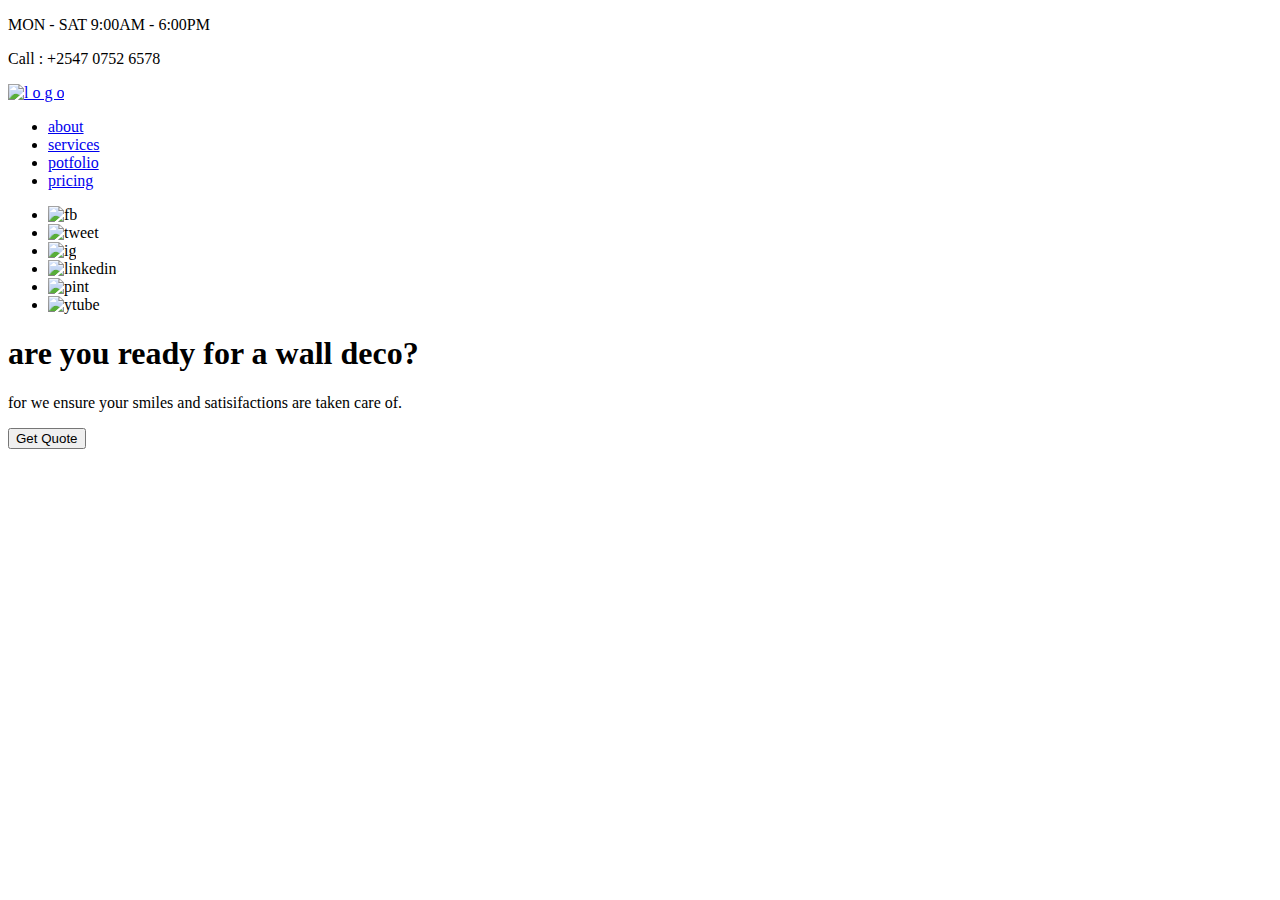
==== index.html @ fcb9b329 "Add files via upload" ====
<!DOCTYPE html>
<html lang="en">
<head>
    <meta charset="UTF-8">
    <meta http-equiv="X-UA-Compatible" content="IE=edge">
    <meta name="viewport" content="width=device-width, initial-scale=1.0">
    <title>hire_me!</title>
    <link rel="stylesheet" href="style.css">
</head>
<body>
    <section class="banner-wrap">
        <section class="top-header">
            <div class="contact-info">
                <div class="w-hrs"><p>MON - SAT 9:00AM - 6:00PM</p></div>
                <div class="p-no"><P>Call : +2547 0752 6578</P></div>
            </div>
        </section>
        <!-- end top-header -->
        <section class="main-header">
            <div class="logo">
                <a href="/index.html"><img src="" alt="l o g o"></a>
            </div>
            <div class="link-items">
                <ul>
                    <li><a href="#">about</a></li>
                    <li><a href="#">services</a></li>
                    <li><a href="#">potfolio</a></li>
                    <li><a href="#">pricing</a></li>
                </ul>
            </div>
            <div class="social">
                <ul>
                    <li><img src="" alt="fb"></li>
                    <li><img src="" alt="tweet"></li>
                    <li><img src="" alt="ig"></li>
                    <li><img src="" alt="linkedin"></li>
                    <li><img src="" alt="pint"></li>
                    <li><img src="" alt="ytube"></li>
                </ul>
            </div>
        </section>
        <!-- end main-header  -->
        <div class="description">
            <h1 class="descr-info">are you ready for a wall deco?</h1>
            <p>for we ensure your smiles and satisifactions are taken care of.</p>
        </div>
        <div class="get-quote">
            <button class="get-quote-btn">Get Quote</button>
        </div>
    </section>
</body>
</html>
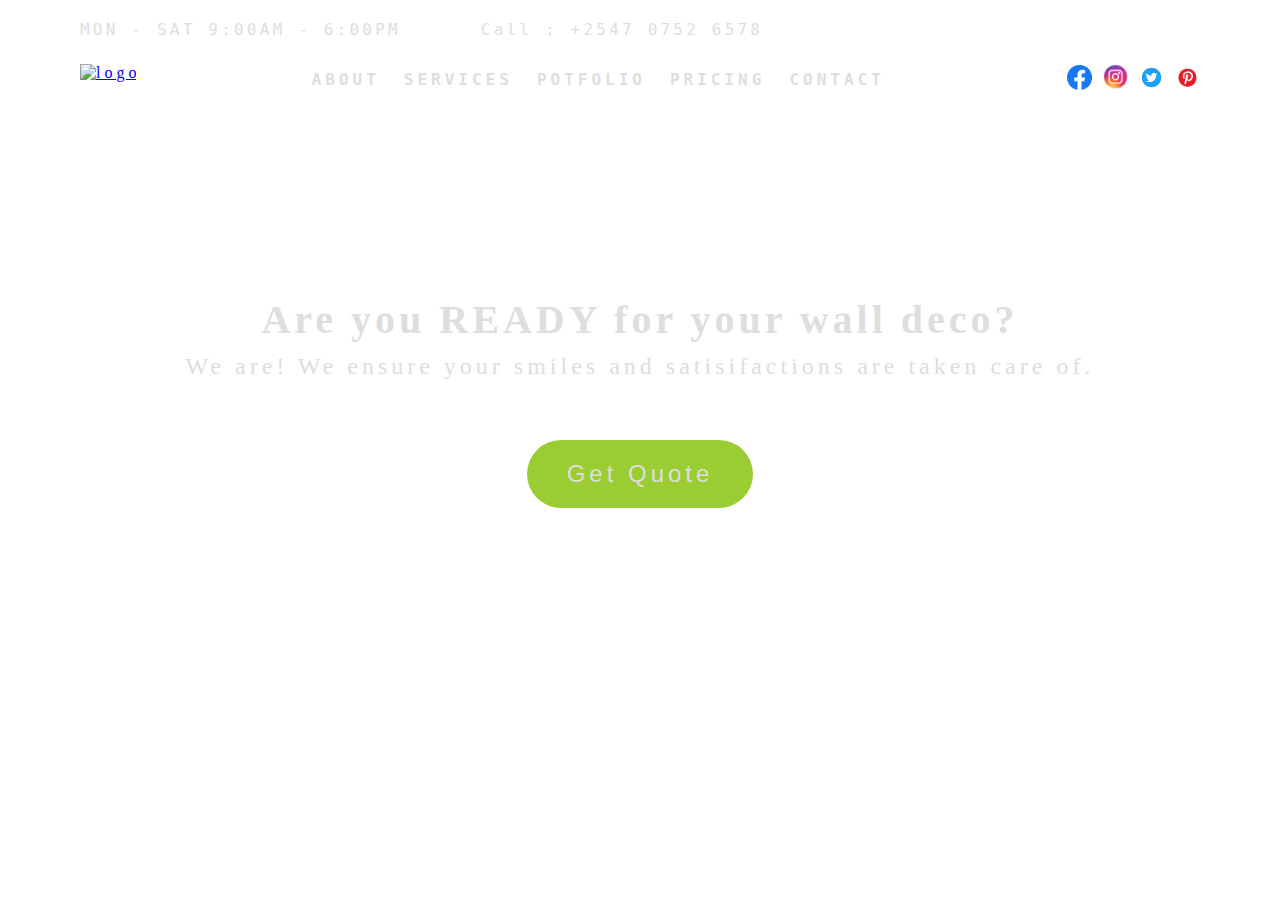
==== commit bef3460e: "banner-wrapper-style" ====
--- a/index.html
+++ b/index.html
@@ -11,8 +11,8 @@
     <section class="banner-wrap">
         <section class="top-header">
             <div class="contact-info">
-                <div class="w-hrs"><p>MON - SAT 9:00AM - 6:00PM</p></div>
-                <div class="p-no"><P>Call : +2547 0752 6578</P></div>
+                <div id="w-hrs"><p>MON - SAT 9:00AM - 6:00PM</p></div>
+                <div id="p-no"><P>Call : +2547 0752 6578</P></div>
             </div>
         </section>
         <!-- end top-header -->
@@ -26,27 +26,34 @@
                     <li><a href="#">services</a></li>
                     <li><a href="#">potfolio</a></li>
                     <li><a href="#">pricing</a></li>
+                    <li><a href="#">contact</a></li>
+
                 </ul>
             </div>
             <div class="social">
                 <ul>
-                    <li><img src="" alt="fb"></li>
-                    <li><img src="" alt="tweet"></li>
-                    <li><img src="" alt="ig"></li>
-                    <li><img src="" alt="linkedin"></li>
-                    <li><img src="" alt="pint"></li>
-                    <li><img src="" alt="ytube"></li>
+                    <li><img src="./images/icons/fb.png" alt="fb"></li>
+                    <li><img src="./images/icons/ig.png" alt="tweet"></li>
+                    <li><img src="./images/icons/tweet.png" alt="ig"></li>
+                    <!-- <li><img src="./images/icons/l-in.png" alt="linkedin"></li> -->
+                    <li><img src="./images/icons/pin.png" alt="pint"></li>
+                    <!-- <li><img src="./images/icons/ytube.png" alt="ytube"></li> -->
                 </ul>
             </div>
         </section>
         <!-- end main-header  -->
         <div class="description">
-            <h1 class="descr-info">are you ready for a wall deco?</h1>
-            <p>for we ensure your smiles and satisifactions are taken care of.</p>
+            <h1 class="descr-info">Are you <span class="ready-span">ready</span> for your wall deco?</h1>
+            <p>We are! We ensure your smiles and satisifactions are taken care of.</p>
         </div>
         <div class="get-quote">
             <button class="get-quote-btn">Get Quote</button>
         </div>
     </section>
+    <!-- end banner-wrpper  -->
+
+    <div class="main-content-body-wrapper">
+
+    </div>
 </body>
 </html>--- a/style.css
+++ b/style.css
@@ -0,0 +1,107 @@
+:root {
+    --defaut-text:#dedede;
+    --default-btn:yellowgreen;
+}
+
+* {
+    padding: 0;
+    margin: 0;
+    box-sizing: border-box;
+}
+
+.banner-wrap {
+    background-image: url(./images/banner/bg.jpg);
+    background-size: cover;
+    background-repeat: no-repeat;
+    background-position: center;
+    padding:20px 80px;
+}
+
+.contact-info {
+    display: inline-flex;
+    color: var(--defaut-text);
+    font-size: 1rem;
+    font-family: monospace;
+    font-weight: 300;
+    letter-spacing: .2rem;
+    margin-bottom: 25px;
+}
+#w-hrs {
+    margin-right: 80px;
+}
+
+/* MAIN-HEADER SECTION  */
+.main-header {
+    display: flex;
+    justify-content: space-between;
+    margin-bottom: 120px;
+}
+
+.link-items ul li {
+    display: inline;
+}
+
+ul li a {
+    color: var(--defaut-text);
+    text-decoration: none;
+    list-style: none;
+    padding: 0px 10px;
+    font-size: 1rem;
+    text-transform: uppercase;
+    letter-spacing: .25rem;
+    font-family: monospace;
+    font-weight: 600;
+    line-height: 2rem;
+
+}
+.social ul li {
+    display: inline;
+    text-decoration: none;
+    list-style: none;
+}
+
+.social ul li img {
+    max-width: 25px;
+    height: auto;
+    margin-left: 7px;
+}
+
+.description, .get-quote {
+    align-items: center;
+    text-align: center;
+}
+
+.description h1, p {
+    color: var(--defaut-text);
+}
+
+.description h1{
+    padding-top: 80px;
+    padding-bottom: 10px;
+    letter-spacing: .25rem;
+    font-size: 40px;
+}
+.description p {
+    letter-spacing: .25rem;
+    margin-bottom: 20px;
+    font-size: 1.5rem;
+    font-weight: 400;
+}
+.ready-span {
+    text-transform: uppercase;
+    font-size: 2.5rem;
+}
+
+.get-quote-btn{
+    margin: 40px 0px;
+    padding: 20px 40px;
+    border: none;
+    border-radius: 50px;
+    text-align: center;
+    color: var(--defaut-text);
+    background-color: yellowgreen;
+    cursor: pointer;
+    font-size: 1.5rem;
+    font-weight: 400;
+    letter-spacing: .25rem;
+}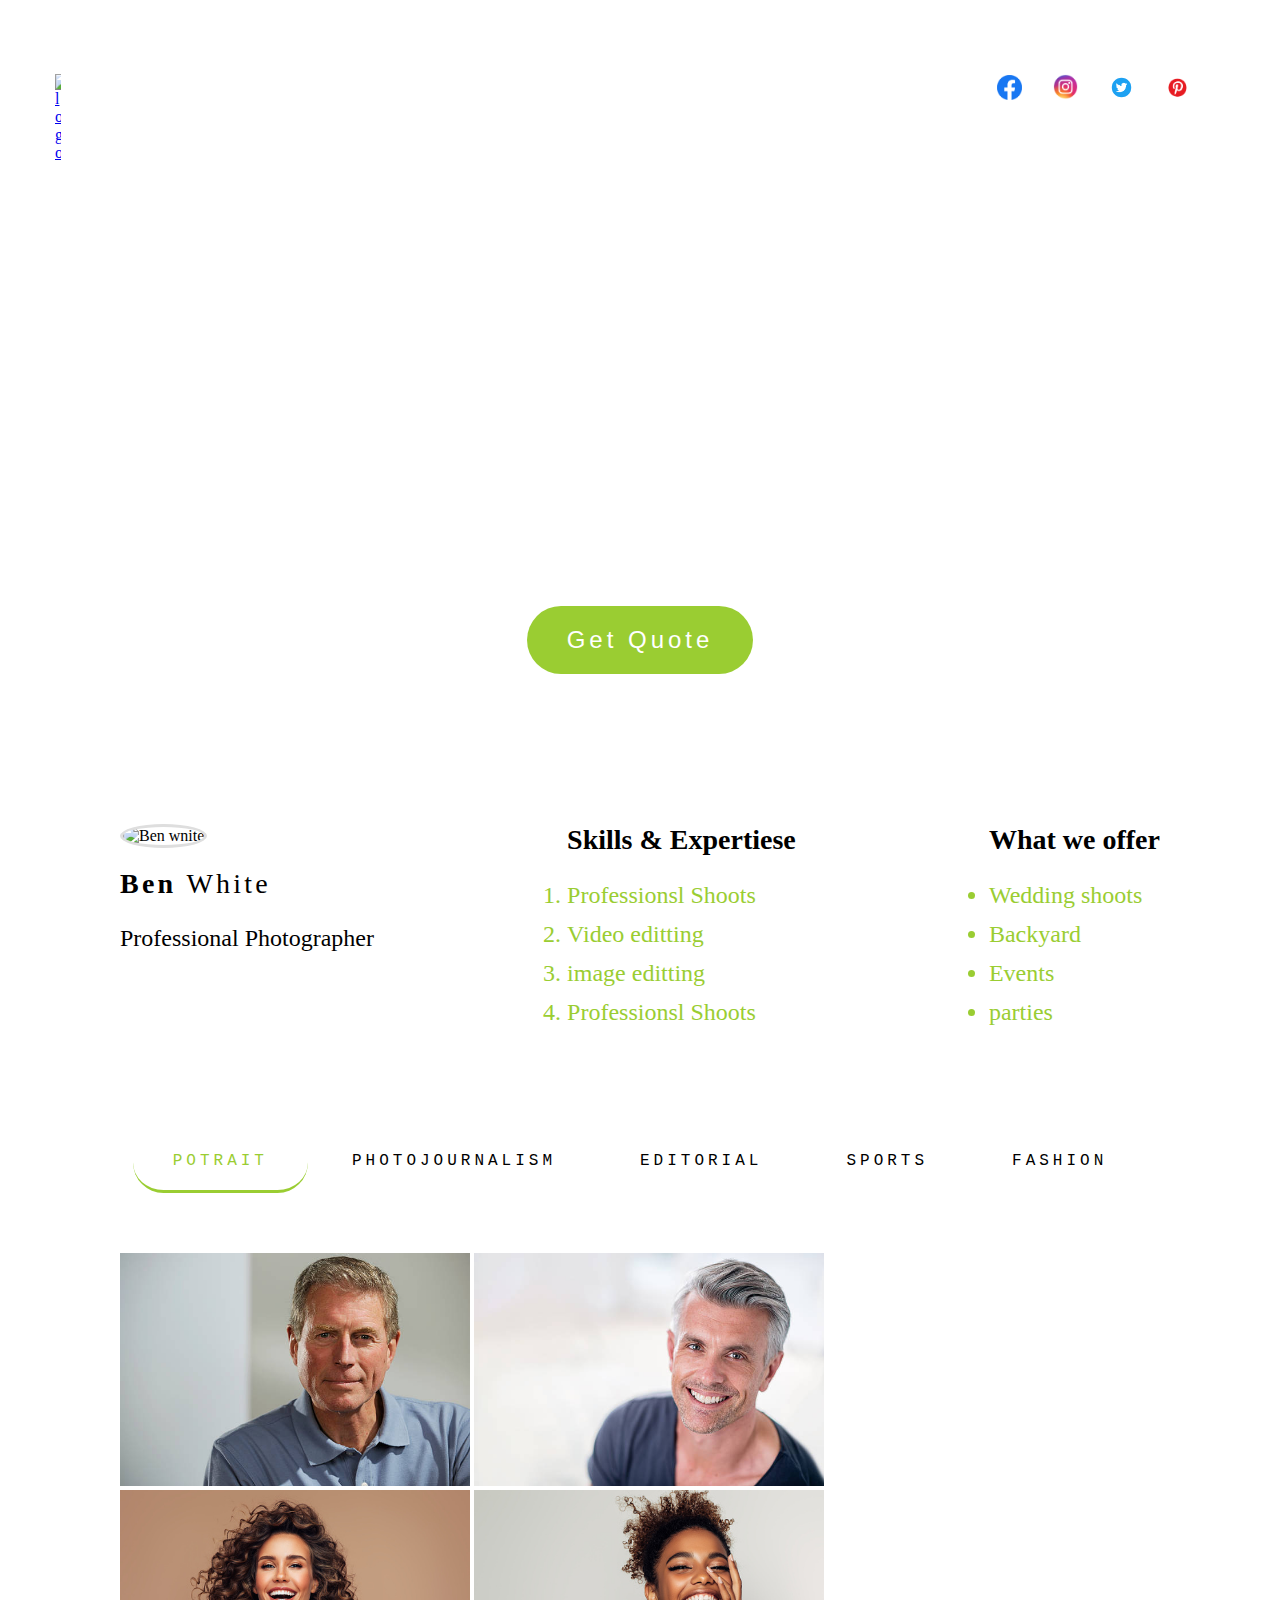
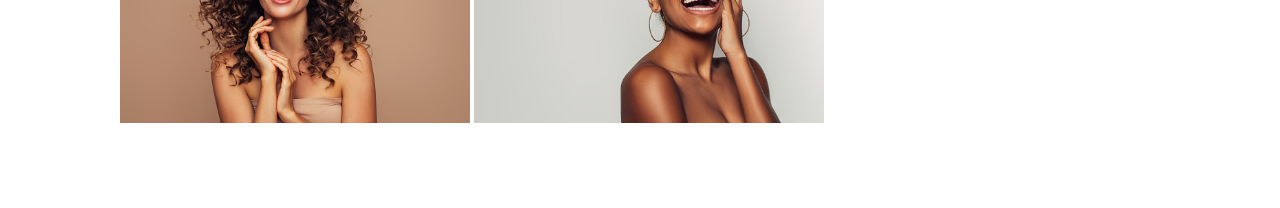
==== commit 259be339: "p-folio build && style" ====
--- a/index.html
+++ b/index.html
@@ -18,11 +18,11 @@
         <!-- end top-header -->
         <section class="main-header">
             <div class="logo">
-                <a href="/index.html"><img src="" alt="l o g o"></a>
+                <a href="/index.html"><img src="./images/pfolio/logo-1.png" alt="l o g o"></a>
             </div>
             <div class="link-items">
                 <ul>
-                    <li><a href="#">about</a></li>
+                    <li><a href="#main_content">about</a></li>
                     <li><a href="#">services</a></li>
                     <li><a href="#">potfolio</a></li>
                     <li><a href="#">pricing</a></li>
@@ -32,12 +32,10 @@
             </div>
             <div class="social">
                 <ul>
-                    <li><img src="./images/icons/fb.png" alt="fb"></li>
-                    <li><img src="./images/icons/ig.png" alt="tweet"></li>
-                    <li><img src="./images/icons/tweet.png" alt="ig"></li>
-                    <!-- <li><img src="./images/icons/l-in.png" alt="linkedin"></li> -->
-                    <li><img src="./images/icons/pin.png" alt="pint"></li>
-                    <!-- <li><img src="./images/icons/ytube.png" alt="ytube"></li> -->
+                    <li><a href="https://facebook.com" target="_blank"><img src="./images/icons/fb.png" alt=""></a></li>
+                    <li><a href="https://instagram.com" target="_blank"><img src="./images/icons/ig.png" alt=""></a></li>
+                    <li><a href="https://twitter.com/" target="_blank"><img src="./images/icons/tweet.png" alt=""></a></li>
+                    <li><a href="https://www.pinterest.com/" target="_blank"><img src="./images/icons/pin.png" alt=""></a></li>
                 </ul>
             </div>
         </section>
@@ -53,7 +51,52 @@
     <!-- end banner-wrpper  -->
 
     <div class="main-content-body-wrapper">
-
+        <div class="main-profile-content" id="main_content">
+            <div class="user-profile">
+                <img src="./images/pfolio/profile.jpg" alt="Ben wnite">
+                <div class="user-info">
+                    <p id="user-name">Ben <span id="span-user-name">White</span></p> <br>
+                    <p id="user-title">Professional Photographer</p>
+                </div>
+            </div>
+            <div class="skills">
+                <h2 id="skill-title">Skills & Expertiese</h2>
+                <ol>
+                    <li>Professionsl Shoots</li>
+                    <li>Video editting</li>
+                    <li>image editting</li>
+                    <li>Professionsl Shoots</li>
+                </ol>
+            </div>
+            <div class="service">
+                <h2 id="skill-title">What we offer</h2>
+                <ul>
+                    <li>Wedding shoots</li>
+                    <li>Backyard</li>
+                    <li>Events</li>
+                    <li>parties </li>
+                </ul>
+            </div>
+        </div>
+        <!-- end profile-content  -->
+        <div class="potfolio">
+            <div class="p_folio-head">
+                <ul>
+                    <li id="active-head">potrait</li>
+                    <li>Photojournalism</li>
+                    <li>editorial</li>
+                    <li>sports</li>
+                    <li>fashion</li>
+                </ul>
+            </div>
+            <!-- end header  -->
+            <div class="potrait-img-item">
+                <img src="./images/potraits/img-1.jpg" alt="image-1">
+                <img src="./images/potraits/img-2.jpg" alt="image-2">
+                <img src="./images/potraits/img-3.jpg" alt="image-3">
+                <img src="./images/potraits/img-4.jpg" alt="image-4">
+            </div>
+        </div>
     </div>
 </body>
 </html>--- a/style.css
+++ b/style.css
@@ -1,6 +1,7 @@
 :root {
-    --defaut-text:#dedede;
-    --default-btn:yellowgreen;
+    --defaut-text:#fff;
+    --color-code-1: #9ACD32;
+    --color-code-2: #6B8E23;
 }
 
 * {
@@ -14,9 +15,12 @@
     background-size: cover;
     background-repeat: no-repeat;
     background-position: center;
-    padding:20px 80px;
-}
-
+    padding:30px 80px;
+}
+.logo a img {
+    max-width: 20%;
+    margin-left: -25px;
+}
 .contact-info {
     display: inline-flex;
     color: var(--defaut-text);
@@ -34,7 +38,7 @@
 .main-header {
     display: flex;
     justify-content: space-between;
-    margin-bottom: 120px;
+    margin-bottom: 240px;
 }
 
 .link-items ul li {
@@ -93,15 +97,122 @@
 }
 
 .get-quote-btn{
-    margin: 40px 0px;
+    margin: 20px 0px 80px 0px;
     padding: 20px 40px;
     border: none;
     border-radius: 50px;
     text-align: center;
     color: var(--defaut-text);
-    background-color: yellowgreen;
+    background-color: var(--color-code-1);
     cursor: pointer;
     font-size: 1.5rem;
     font-weight: 400;
     letter-spacing: .25rem;
+}
+
+/* SECTION MAIN-CONTENT-BODY-WRAPPER  */
+.main-content-body-wrapper{
+    padding: 40px 120px;
+}
+
+.main-profile-content {
+    display: flex;
+    justify-content: space-between;
+}
+
+.user-profile img {
+    width: 20%;
+    height: auto;
+    border: 3px solid #dedede;
+    border-radius: 50%;
+}
+
+.user-info p{
+    color: inherit;
+    font-size: 20px;
+}
+#user-name {
+    margin-top: 20px;
+    font-size: 28px;
+    font-weight: bold;
+    letter-spacing: .2rem;
+}
+
+#span-user-name {
+    font-weight: lighter;
+}
+
+#user-title {
+    font-size: 24px;
+    line-height: 2.5rem;
+}
+
+/* SKILLS  */
+.service , .skills{
+    display: inline-block;
+
+}
+
+ #skill-title {
+     font-size: 28px;
+     margin-bottom: 20px;
+ }
+
+ .skills ol li {
+     font-size: 24px;
+     color: var(--color-code-1);
+     padding: 6px 0;
+ }
+
+ .service ul li {
+    font-size: 24px;
+    color: var(--color-code-1);
+    padding: 6px 0;
+}
+
+/* POTFOLIO SECTION  */
+.potfolio {
+    padding: 40px 0px;
+}
+
+.p_folio-head {
+    display: flex;
+    justify-content: center;
+}
+
+.p_folio-head ul li {
+    margin-top: 60px;
+    margin-bottom: 60px;
+    display: inline-block;
+    padding: 20px 40px;
+    font-size: 1rem;
+    cursor: pointer;
+    text-transform: uppercase;
+    list-style: none;
+    text-decoration: none;
+    font-family: monospace;
+    letter-spacing: .25rem;
+}
+
+.p_folio-head ul li:hover {
+    color: var(--color-code-1);
+}
+#active-head {
+    border-bottom: 3px solid var(--color-code-1);
+    border-radius: 50px;
+    color: var(--color-code-1);
+}
+
+.potrait-img-item {
+    display: inline-block;
+}
+
+.potrait-img-item img {
+    cursor: pointer;
+    max-width: 350px;
+    height: auto;
+}
+
+.potrait-img-item img:hover{
+    opacity: .8;
 }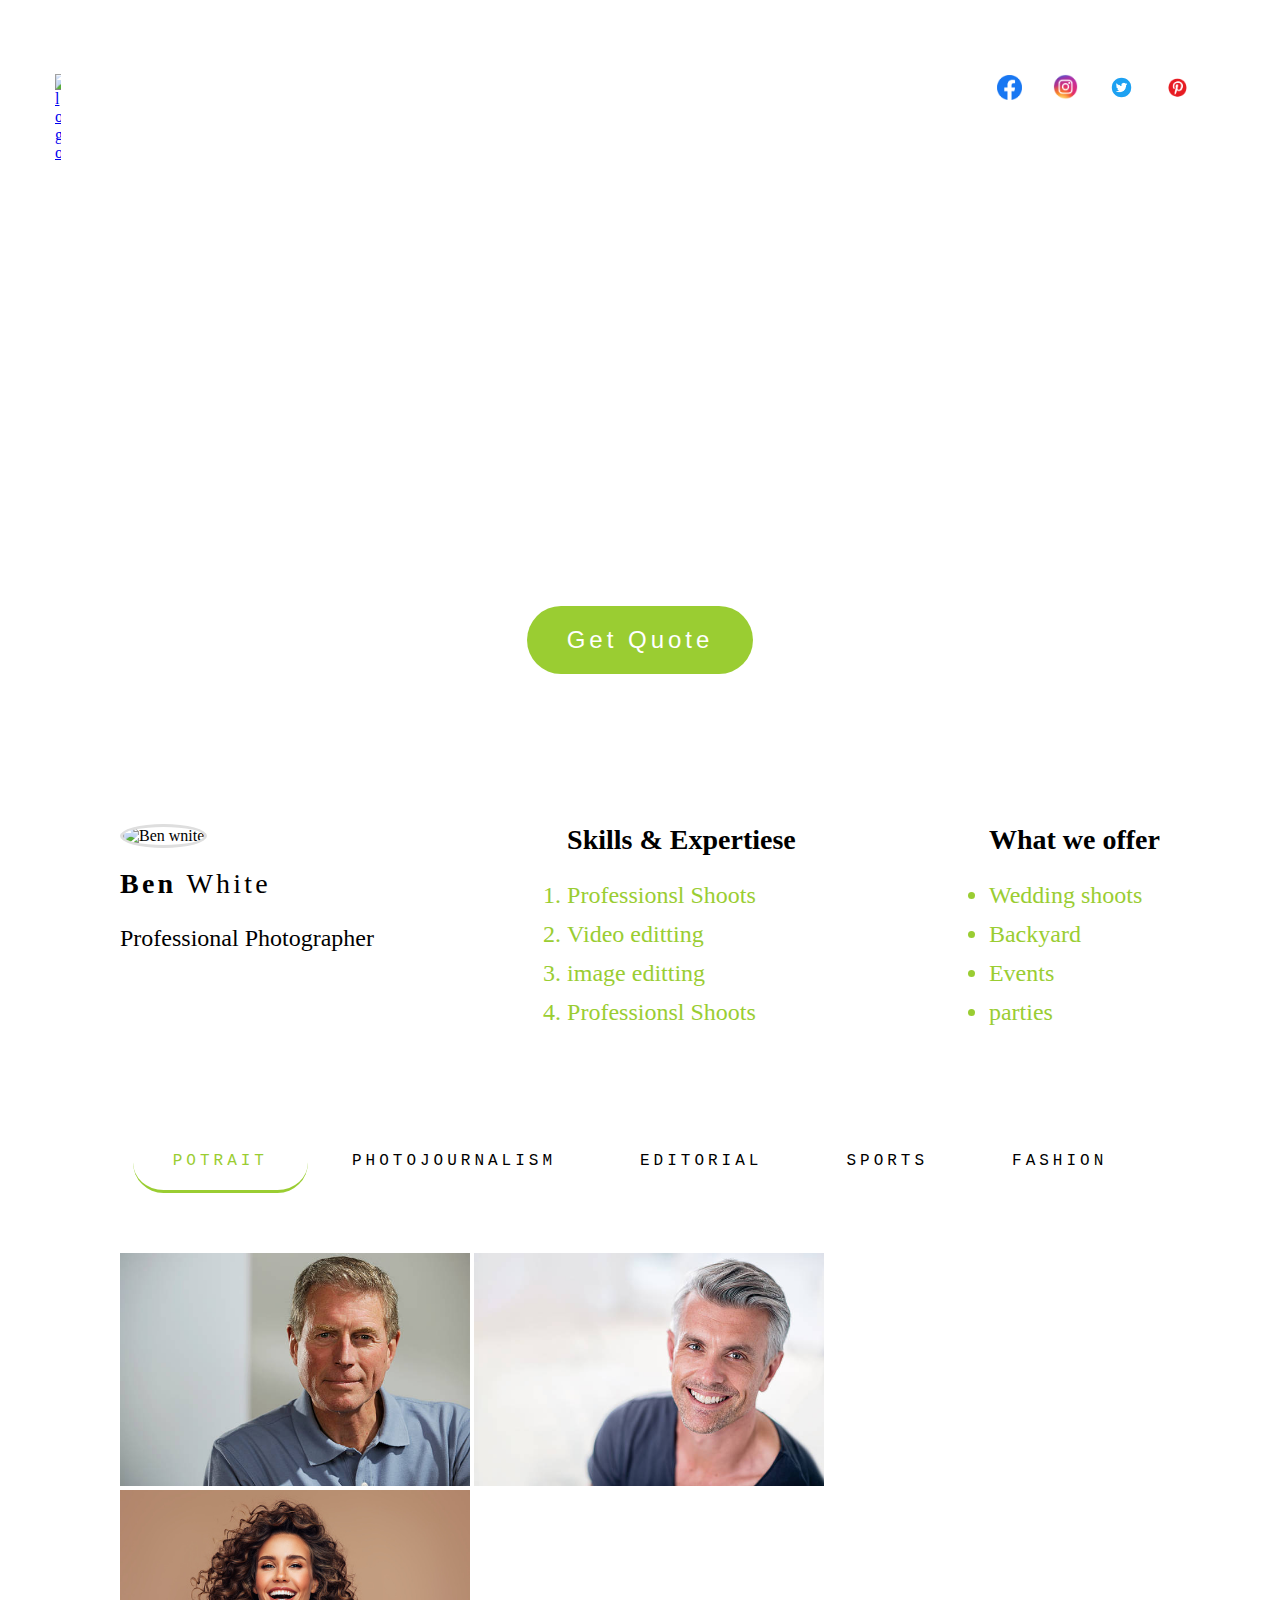
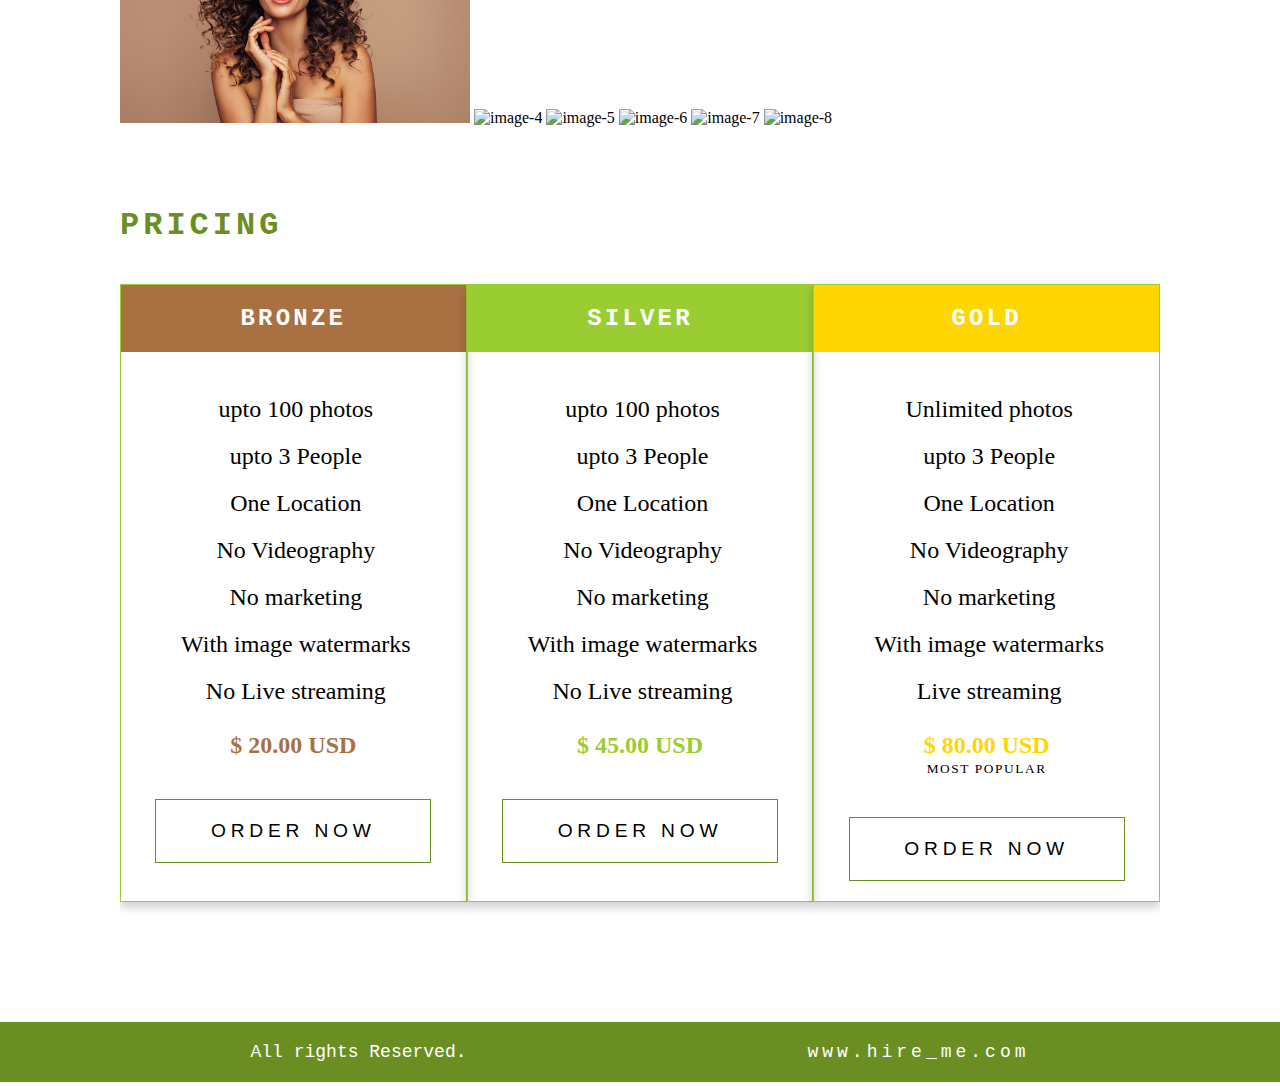
==== commit c8105600: "footer-finish-build" ====
--- a/index.html
+++ b/index.html
@@ -94,9 +94,132 @@
                 <img src="./images/potraits/img-1.jpg" alt="image-1">
                 <img src="./images/potraits/img-2.jpg" alt="image-2">
                 <img src="./images/potraits/img-3.jpg" alt="image-3">
-                <img src="./images/potraits/img-4.jpg" alt="image-4">
-            </div>
-        </div>
+                <img src="./images/potraits/img-9.jpg" alt="image-4">
+                <img src="./images/potraits/img-5.jpg" alt="image-5">
+                <img src="./images/potraits/img-10.jpeg" alt="image-6">
+                <img src="./images/potraits/img-7.jpg" alt="image-7">
+                <img src="./images/potraits/img-12.jpg" alt="image-8">
+            </div>
+        </div>
+        <!-- end image-load  -->
+        <section class="pricing">
+            <h1 id="place-order">pricing</h1>
+            <div class="order-items">
+                <div class="order-item-1">
+                    <h1 class="order-head" id="bronze">bronze</h1>
+                    <p class="p-descr">Get the best of the best shoots, just a phone call away.</p>
+                    <div class="p-descr-content">
+                        <img src="./images/icons/tk.png" alt="" id="tik">
+                        <p>upto 100 photos</p>
+                    </div> <br>
+                    <div class="p-descr-content">
+                        <img src="./images/icons/tk.png" alt="" id="tik">
+                        <p>upto 3 People</p>
+                    </div> <br>
+                    <div class="p-descr-content">
+                        <img src="./images/icons/tk.png" alt="" id="tik">
+                        <p>One Location</p>
+                    </div><br>
+                    <div class="p-descr-content">
+                        <img src="./images/icons/tk.png" alt="" id="tik">
+                        <p>No Videography</p>
+                    </div><br>
+                    <div class="p-descr-content">
+                        <img src="./images/icons/tk.png" alt="" id="tik">
+                        <p>No marketing</p>
+                    </div> <br>
+                    <div class="p-descr-content">
+                        <img src="./images/icons/tk.png" alt="" id="tik">
+                        <p>With image watermarks</p>
+                    </div> <br>
+                    <div class="p-descr-content">
+                        <img src="./images/icons/tk.png" alt="" id="tik">
+                        <p>No Live streaming</p>
+                    </div>
+                    <div class="price"><p>$ 20.00 usd</p></div>
+                    <button id="order-btn">order now</button>
+                </div>
+                <!-- end item - one  -->
+                <div class="order-item-1">
+                    <h1 class="order-head" id="silver">silver</h1>
+                    <p class="p-descr">Get the best of the best shoots, just a phone call away.</p>
+                    <div class="p-descr-content">
+                        <img src="./images/icons/tk.png" alt="" id="tik">
+                        <p>upto 100 photos</p>
+                    </div> <br>
+                    <div class="p-descr-content">
+                        <img src="./images/icons/tk.png" alt="" id="tik">
+                        <p>upto 3 People</p>
+                    </div> <br>
+                    <div class="p-descr-content">
+                        <img src="./images/icons/tk.png" alt="" id="tik">
+                        <p>One Location</p>
+                    </div><br>
+                    <div class="p-descr-content">
+                        <img src="./images/icons/tk.png" alt="" id="tik">
+                        <p>No Videography</p>
+                    </div><br>
+                    <div class="p-descr-content">
+                        <img src="./images/icons/tk.png" alt="" id="tik">
+                        <p>No marketing</p>
+                    </div> <br>
+                    <div class="p-descr-content">
+                        <img src="./images/icons/tk.png" alt="" id="tik">
+                        <p>With image watermarks</p>
+                    </div> <br>
+                    <div class="p-descr-content">
+                        <img src="./images/icons/tk.png" alt="" id="tik">
+                        <p>No Live streaming</p>
+                    </div>
+                    <div class="price" id="price-silver"><p>$ 45.00 usd</p></div>
+                    <button id="order-btn">order now</button>
+                </div>
+                <!-- end-item -2  -->
+                <div class="order-item-1">
+                    <h1 class="order-head" id="gold">gold</h1>
+                    <p class="p-descr">Get the best of the best shoots, just a phone call away.</p>
+                    <div class="p-descr-content">
+                        <img src="./images/icons/tk.png" alt="" id="tik">
+                        <p>Unlimited photos</p>
+                    </div> <br>
+                    <div class="p-descr-content">
+                        <img src="./images/icons/tk.png" alt="" id="tik">
+                        <p>upto 3 People</p>
+                    </div> <br>
+                    <div class="p-descr-content">
+                        <img src="./images/icons/tk.png" alt="" id="tik">
+                        <p>One Location</p>
+                    </div><br>
+                    <div class="p-descr-content">
+                        <img src="./images/icons/tk.png" alt="" id="tik">
+                        <p>No Videography</p>
+                    </div><br>
+                    <div class="p-descr-content">
+                        <img src="./images/icons/tk.png" alt="" id="tik">
+                        <p>No marketing</p>
+                    </div> <br>
+                    <div class="p-descr-content">
+                        <img src="./images/icons/tk.png" alt="" id="tik">
+                        <p>With image watermarks</p>
+                    </div> <br>
+                    <div class="p-descr-content">
+                        <img src="./images/icons/tk.png" alt="" id="tik">
+                        <p>Live streaming</p>
+                    </div>
+                    <div class="price" id="price-gold">
+                        <p>$ 80.00 usd</p>
+                        <small>most popular</small>
+                    </div>
+                    <button id="order-btn">order now</button>
+                </div>
+                <!-- end item - 3  -->
+            </div>
+        </section>
     </div>
+    <!-- end-main body  -->
+    <footer>
+        <div class="rights"><p>All rights Reserved.</p></div>
+        <div class="web"><p>www.hire_me.com</p></div>
+    </footer>
 </body>
 </html>--- a/style.css
+++ b/style.css
@@ -2,6 +2,8 @@
     --defaut-text:#fff;
     --color-code-1: #9ACD32;
     --color-code-2: #6B8E23;
+    --color-gold: #ffd700;
+    --color-bronze: #a97142;
 }
 
 * {
@@ -215,4 +217,120 @@
 
 .potrait-img-item img:hover{
     opacity: .8;
+}
+
+
+/* PRICING  */
+.pricing {
+    padding: 40px 0px;
+}
+
+#place-order {
+    font-weight: 600;
+    font-size: 2rem;
+    letter-spacing: .25rem;
+    text-transform: uppercase;
+    font-family: monospace;
+    color: var(--color-code-2);
+}
+
+.order-items {
+    display: flex;
+    padding: 40px 0px;
+    justify-content: space-around;
+    overflow: hidden;
+}
+
+.order-head {
+    text-transform: uppercase;
+    background-color: var(--color-code-1);
+    padding: 20px;
+    color: var(--defaut-text);
+    font-family: monospace;
+    letter-spacing: .2rem;
+    font-size: 1.5rem;
+}
+
+.order-item-1 {
+    border: 1px solid var(--color-code-1);
+    box-shadow: 0 5px 10px rgb(0 0 0 / 0.2);
+    max-width: 400px;
+    text-align: center;
+    align-items: center;
+}
+
+#tik {
+    max-width: 35px;
+    margin-right: 2px;
+    margin-top: -5px;
+    margin-right: 5px;
+    height: auto;
+}
+
+.p-descr-content {
+    display: inline-flex;
+}
+
+.p-descr-content  p {
+    color: inherit;
+    font-size: 1.5rem;
+    font-weight: 400;
+    margin-top: 8px;
+    margin-bottom: 8px;
+}
+
+.price  p{
+    color: black;
+    text-transform: uppercase;
+    margin-top: 15px;
+    font-size: 24px;
+    color: var(--color-bronze);
+    font-weight: bold;
+}
+
+#price-gold p {
+    color: var(--color-gold);
+}
+#price-silver p {
+    color: var(--color-code-1);
+}
+
+small{
+    font-weight: lighter;
+    letter-spacing: .1rem;
+    text-transform: uppercase;
+}
+
+#order-btn {
+   padding: 20px 0px;
+    align-items: center;
+    text-align: center;
+    width: 80%;
+    background-color: transparent;
+    font-size: 1.2rem;
+    text-transform: uppercase;
+    letter-spacing: .3rem;
+    cursor: pointer;
+    border: 1px solid var(--color-code-2);
+    margin-top: 40px;
+    margin-bottom: 20px;
+}
+#bronze {
+    background-color: var(--color-bronze);
+}
+#gold {
+    background-color:var(--color-gold);
+}
+
+footer {
+    background-color: var(--color-code-2);
+    padding: 20px 80px;
+    text-align: center;
+    display: flex;
+    justify-content: space-around;
+    font-size: 18px;
+    font-family: monospace;
+}
+.web {
+    letter-spacing: .25rem;
 }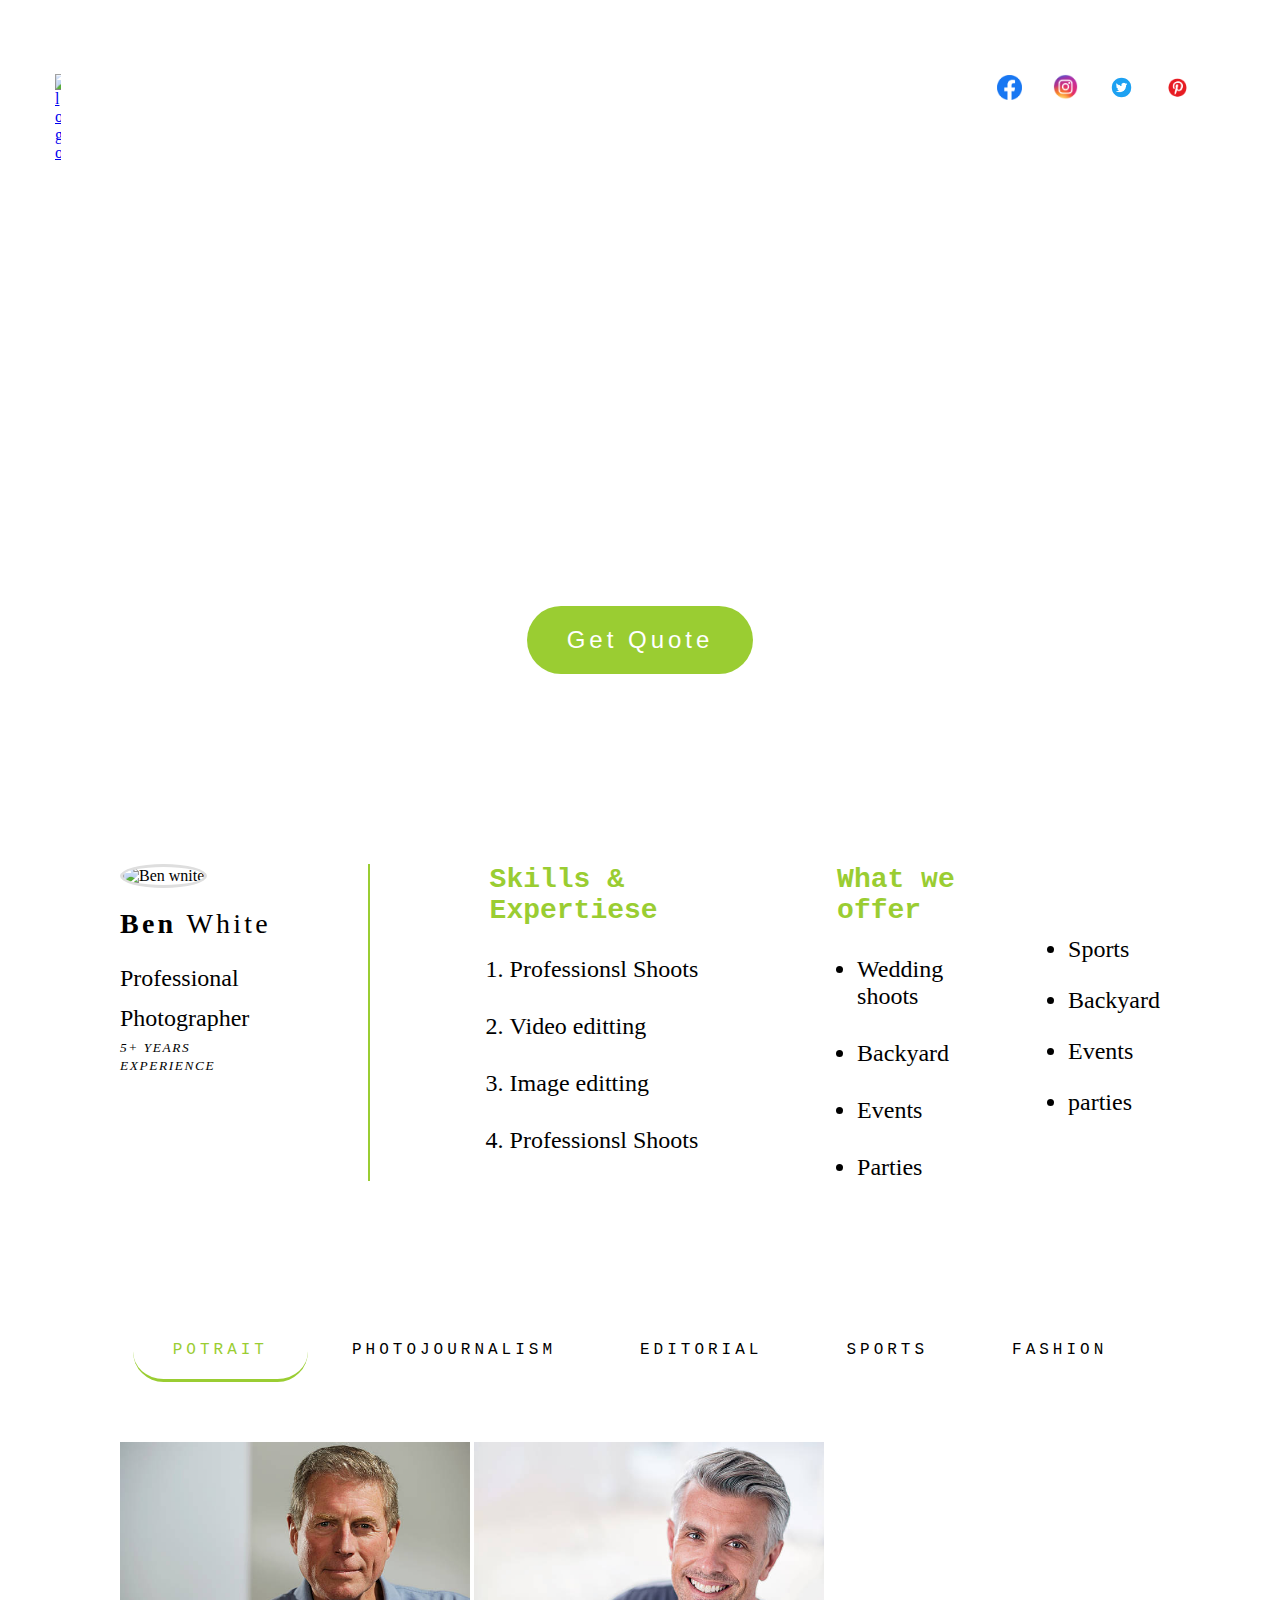
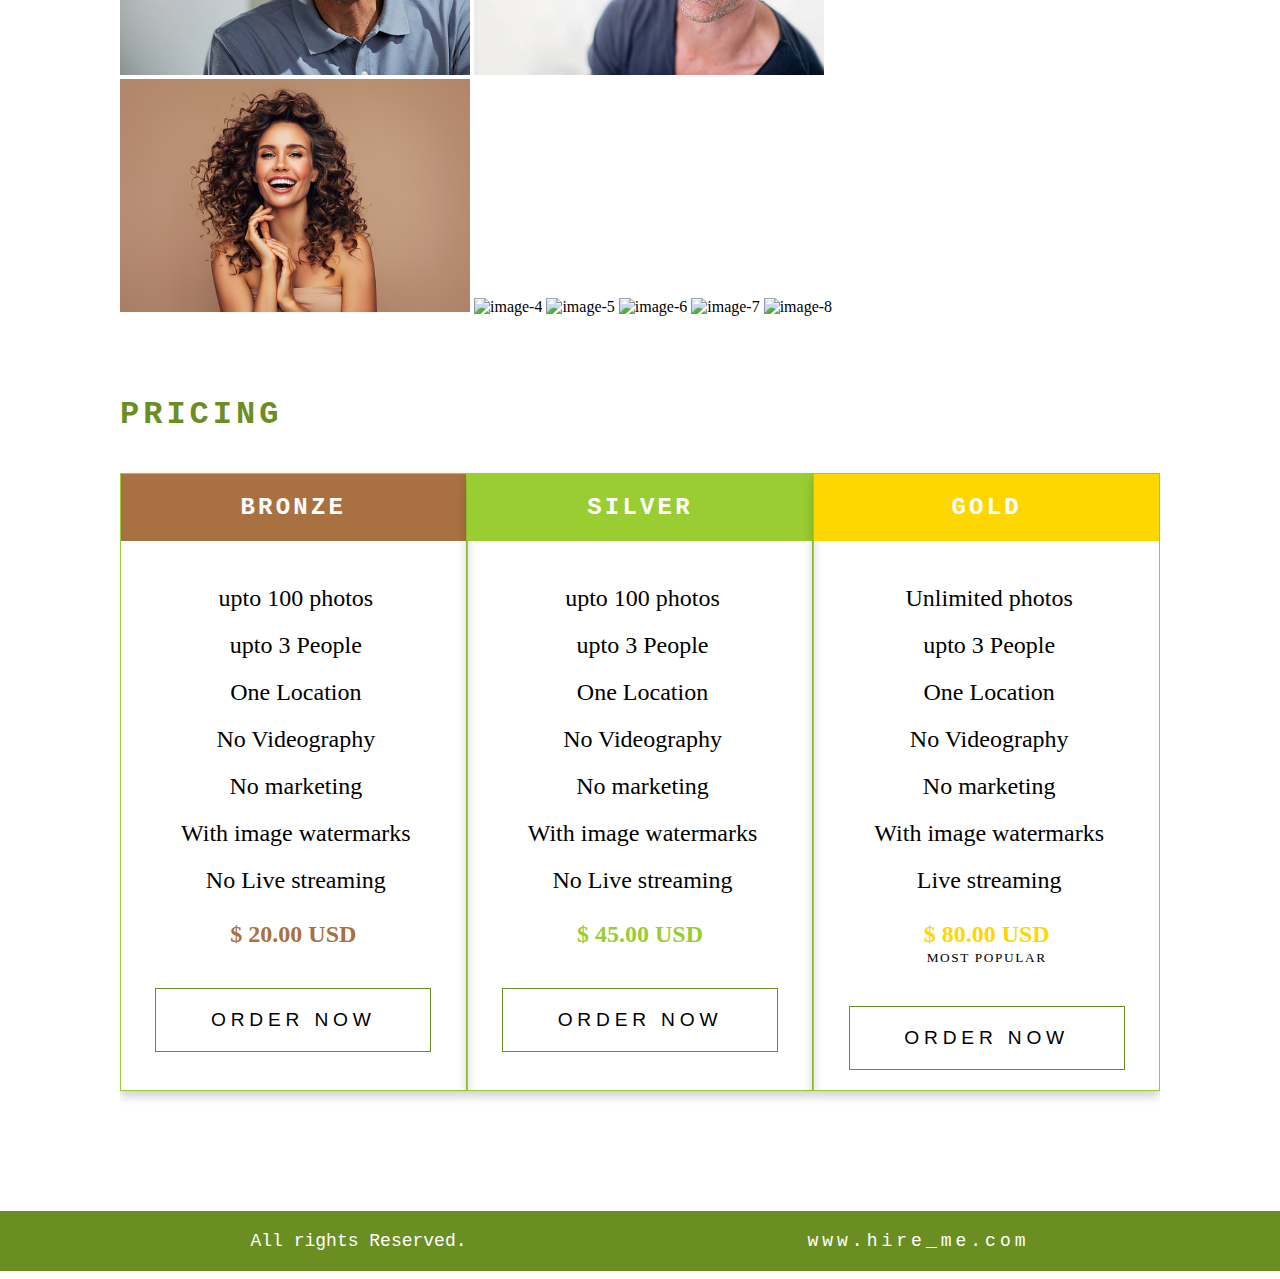
==== commit c2398991: "polish_1" ====
--- a/index.html
+++ b/index.html
@@ -57,28 +57,40 @@
                 <div class="user-info">
                     <p id="user-name">Ben <span id="span-user-name">White</span></p> <br>
                     <p id="user-title">Professional Photographer</p>
-                </div>
-            </div>
-            <div class="skills">
+                    <small><em>5+ years experience</em></small>
+                </div>
+            </div>
+            <div class="rule"></div>
+            <div class="skills" id="skills">
                 <h2 id="skill-title">Skills & Expertiese</h2>
                 <ol>
                     <li>Professionsl Shoots</li>
                     <li>Video editting</li>
-                    <li>image editting</li>
+                    <li>Image editting</li>
                     <li>Professionsl Shoots</li>
                 </ol>
             </div>
-            <div class="service">
+            <div class="service" id="services">
                 <h2 id="skill-title">What we offer</h2>
                 <ul>
                     <li>Wedding shoots</li>
                     <li>Backyard</li>
                     <li>Events</li>
+                    <li>Parties </li>
+                </ul>
+            </div>
+            <div class="more-service">
+                <ul>
+                    <li>Sports</li>
+                    <li>Backyard</li>
+                    <li>Events</li>
                     <li>parties </li>
                 </ul>
             </div>
         </div>
         <!-- end profile-content  -->
+
+        <!-- SECTION- POTFOLIO  -->
         <div class="potfolio">
             <div class="p_folio-head">
                 <ul>
--- a/style.css
+++ b/style.css
@@ -118,12 +118,16 @@
 }
 
 .main-profile-content {
-    display: flex;
-    justify-content: space-between;
-}
-
+    display: inline-flex;
+    justify-content: space-around;
+    padding: 40px 0px;
+}
+.user-profile {
+    margin-right: 80px;
+}
 .user-profile img {
-    width: 20%;
+    max-width: 120px;
+    height: auto;
     height: auto;
     border: 3px solid #dedede;
     border-radius: 50%;
@@ -148,29 +152,66 @@
     font-size: 24px;
     line-height: 2.5rem;
 }
-
+/* divider  */
+.rule {
+   border: 1px solid var(--color-code-1);
+   color: var(--color-code-2);
+   padding: 80px 0px;
+   margin-right: 80px;
+}
 /* SKILLS  */
 .service , .skills{
-    display: inline-block;
-
+    display: inline;
+}
+
+#skills {
+    margin-right: 120px;
 }
 
  #skill-title {
      font-size: 28px;
      margin-bottom: 20px;
+     margin-left: -20px;
+     font-family: monospace;
+     color: var(--color-code-1);
  }
 
- .skills ol li {
-     font-size: 24px;
-     color: var(--color-code-1);
-     padding: 6px 0;
- }
-
- .service ul li {
-    font-size: 24px;
-    color: var(--color-code-1);
-    padding: 6px 0;
-}
+.skills {
+    font-size: 24px;
+    margin-left: 60px;
+    text-align: left;
+}
+
+.skills ol li {
+    margin-top: 30px;
+}
+
+.service {
+    font-size: 24px;
+    margin-left: 60px;
+    text-align: left;
+}
+
+.service ul li {
+    margin-top: 30px;
+}
+
+#services {
+    margin-left: 30px;
+
+}
+.more-service {
+    font-size: 24px;
+    margin-top: 60px;
+    margin-left: 80px;
+}
+
+.more-service ul li{
+    /* margin-left: 30px; */
+    /* margin-top: 2px; */
+    padding: 12px 0px;
+}
+
 
 /* POTFOLIO SECTION  */
 .potfolio {
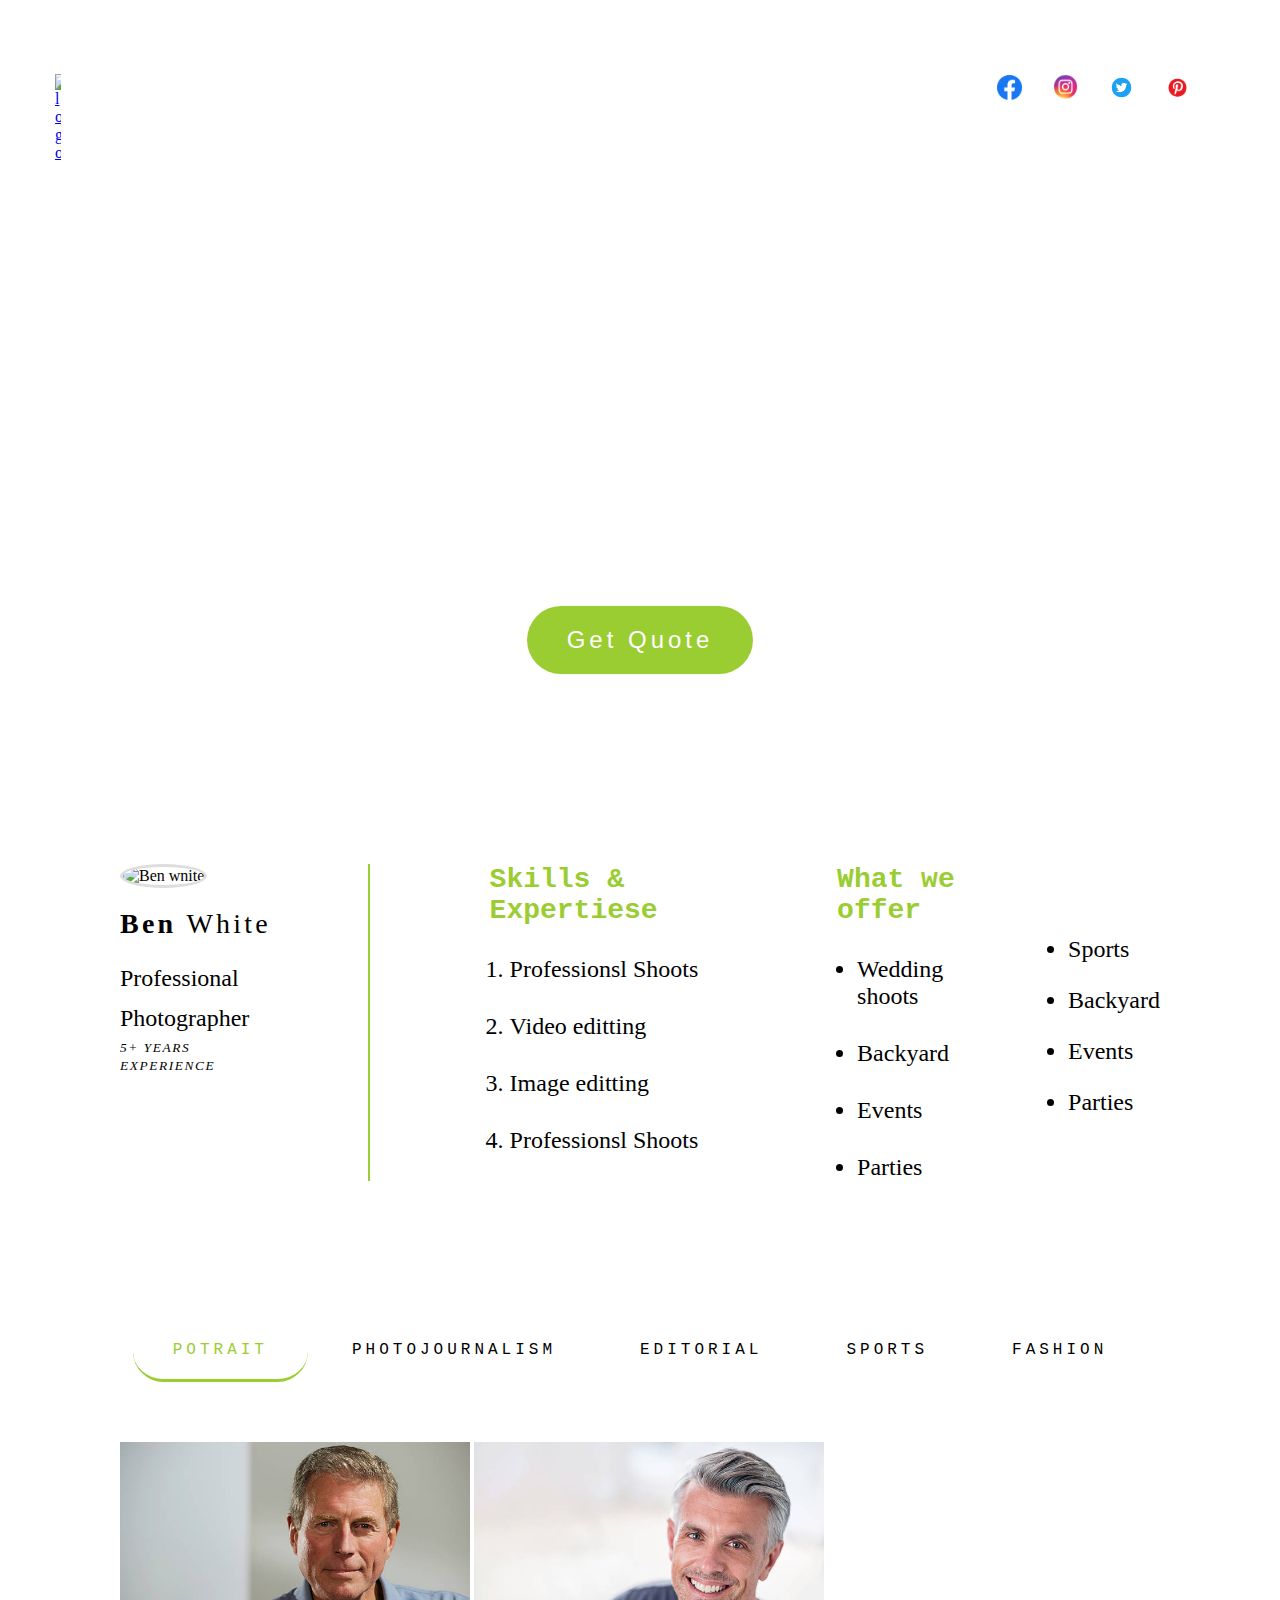
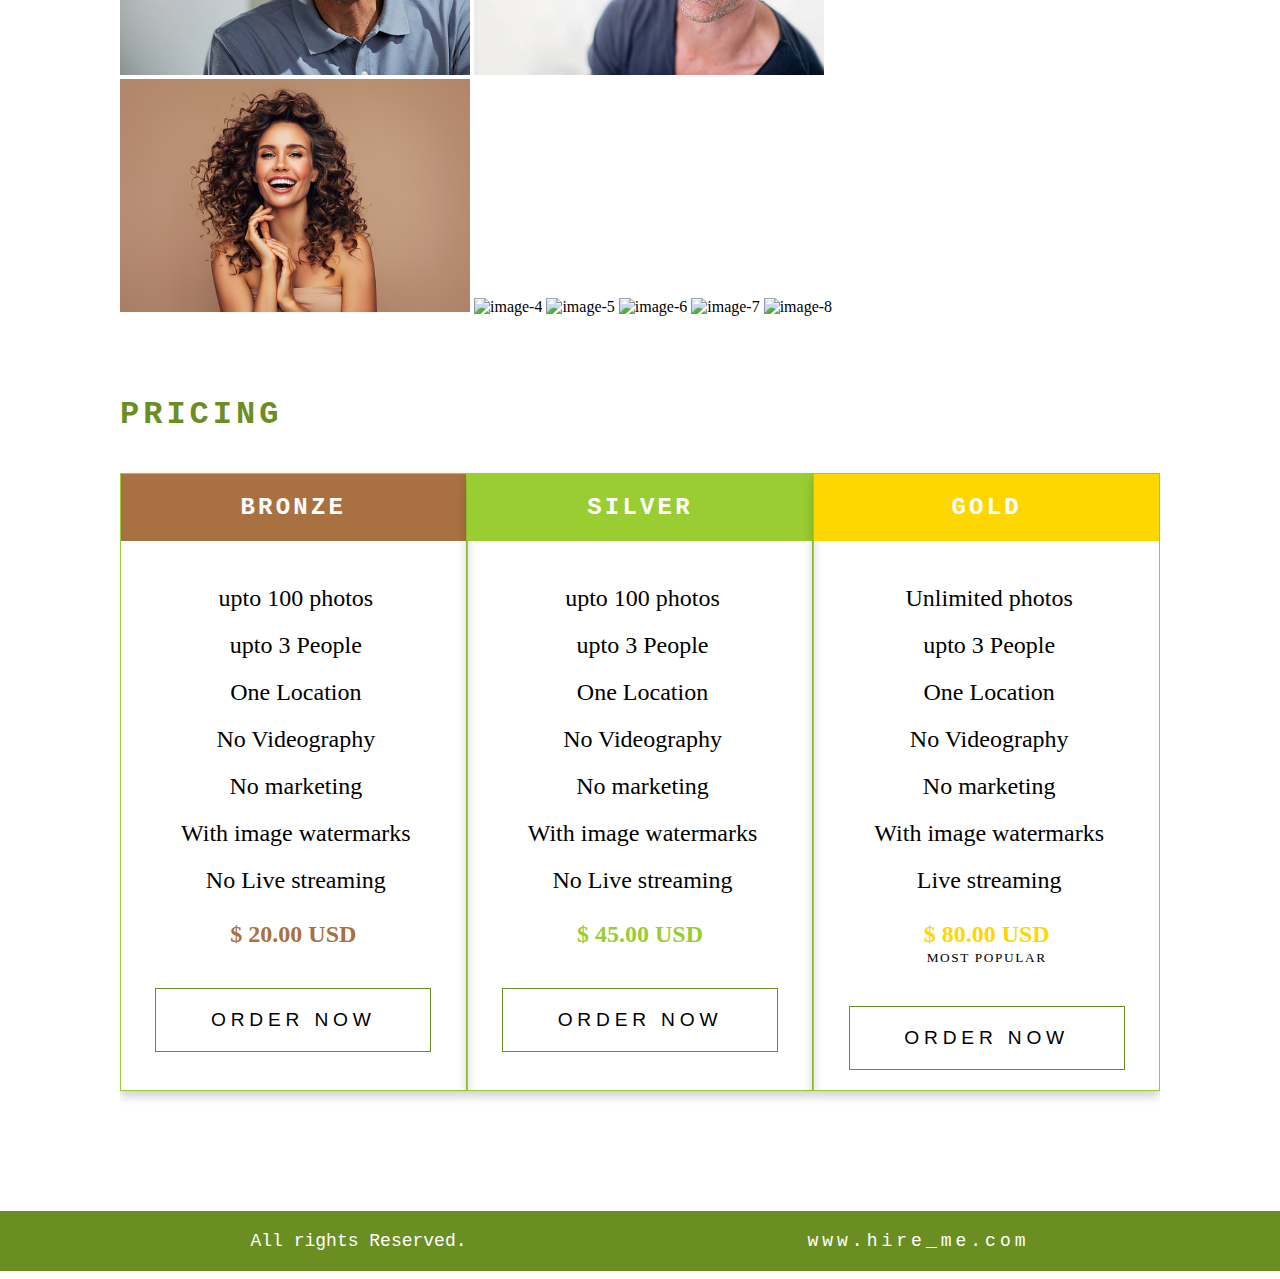
==== commit 80df655e: "type_solved" ====
--- a/index.html
+++ b/index.html
@@ -84,7 +84,7 @@
                     <li>Sports</li>
                     <li>Backyard</li>
                     <li>Events</li>
-                    <li>parties </li>
+                    <li>Parties </li>
                 </ul>
             </div>
         </div>
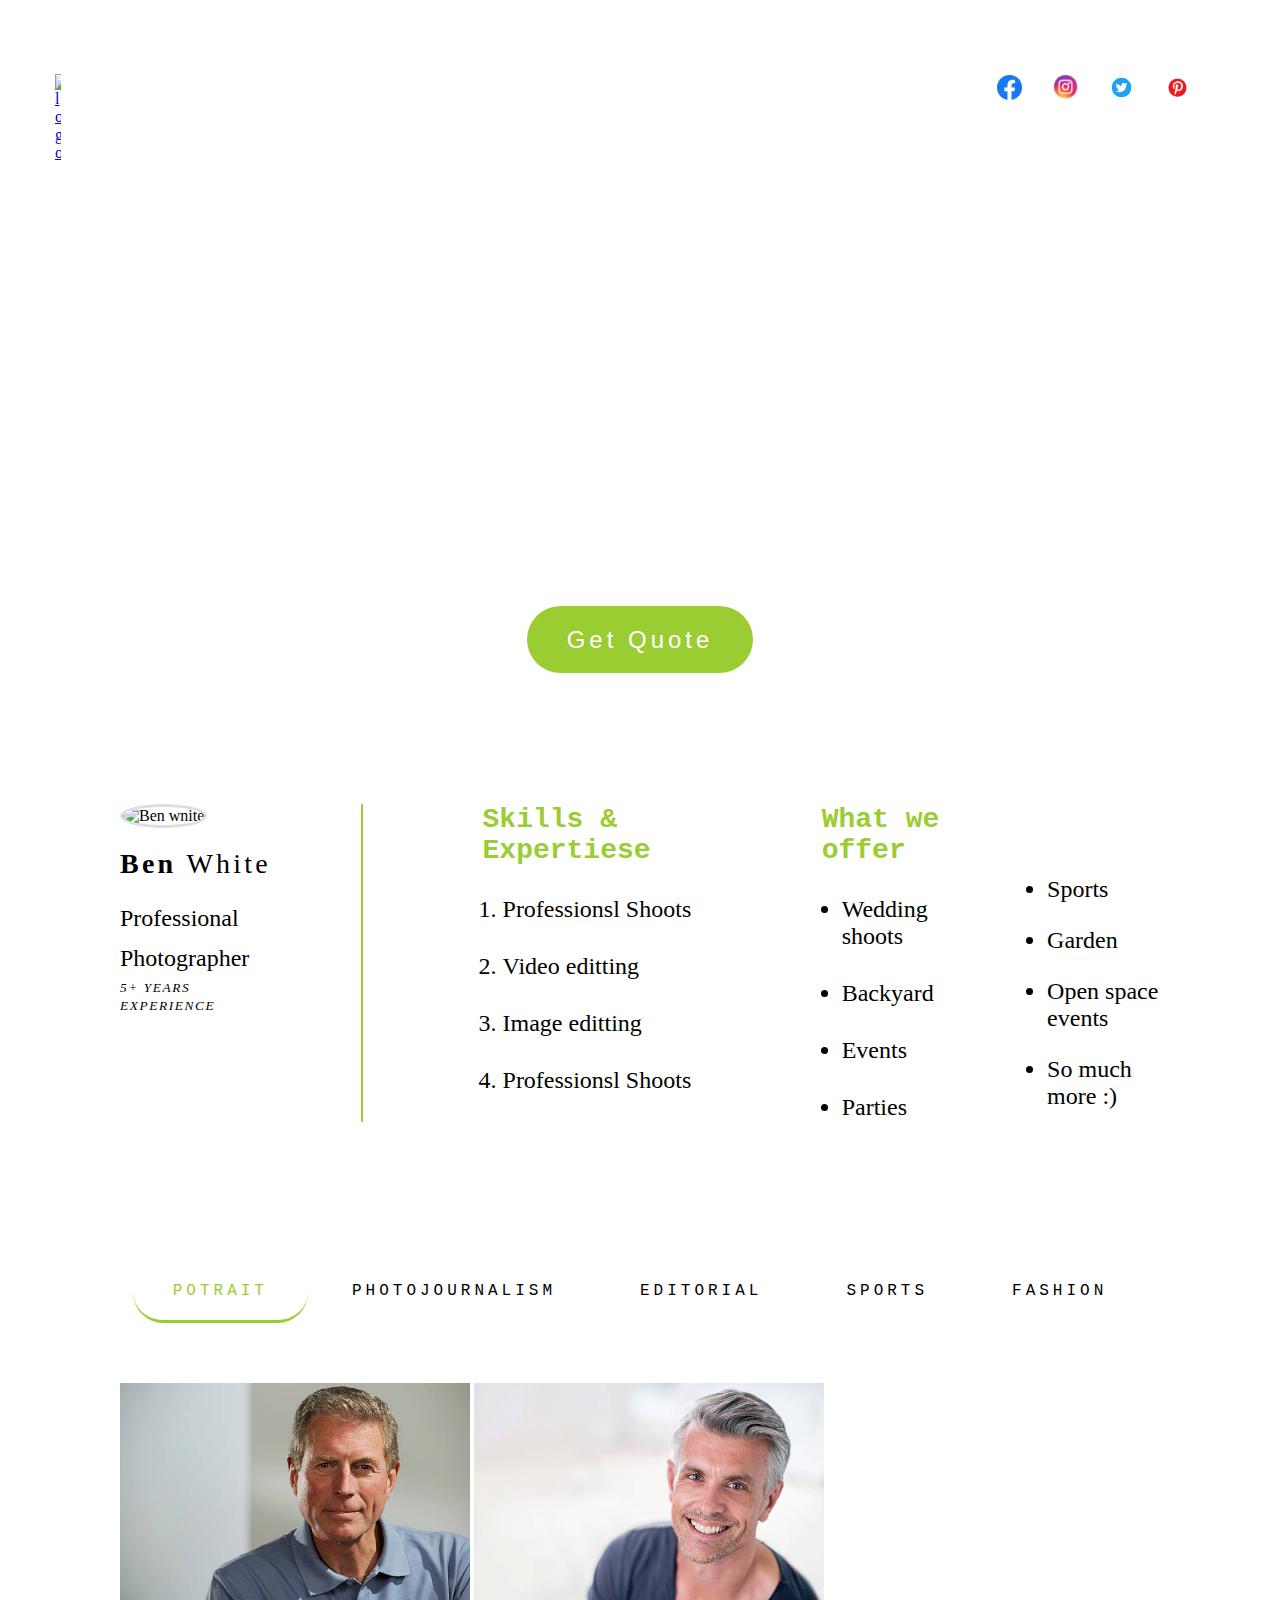
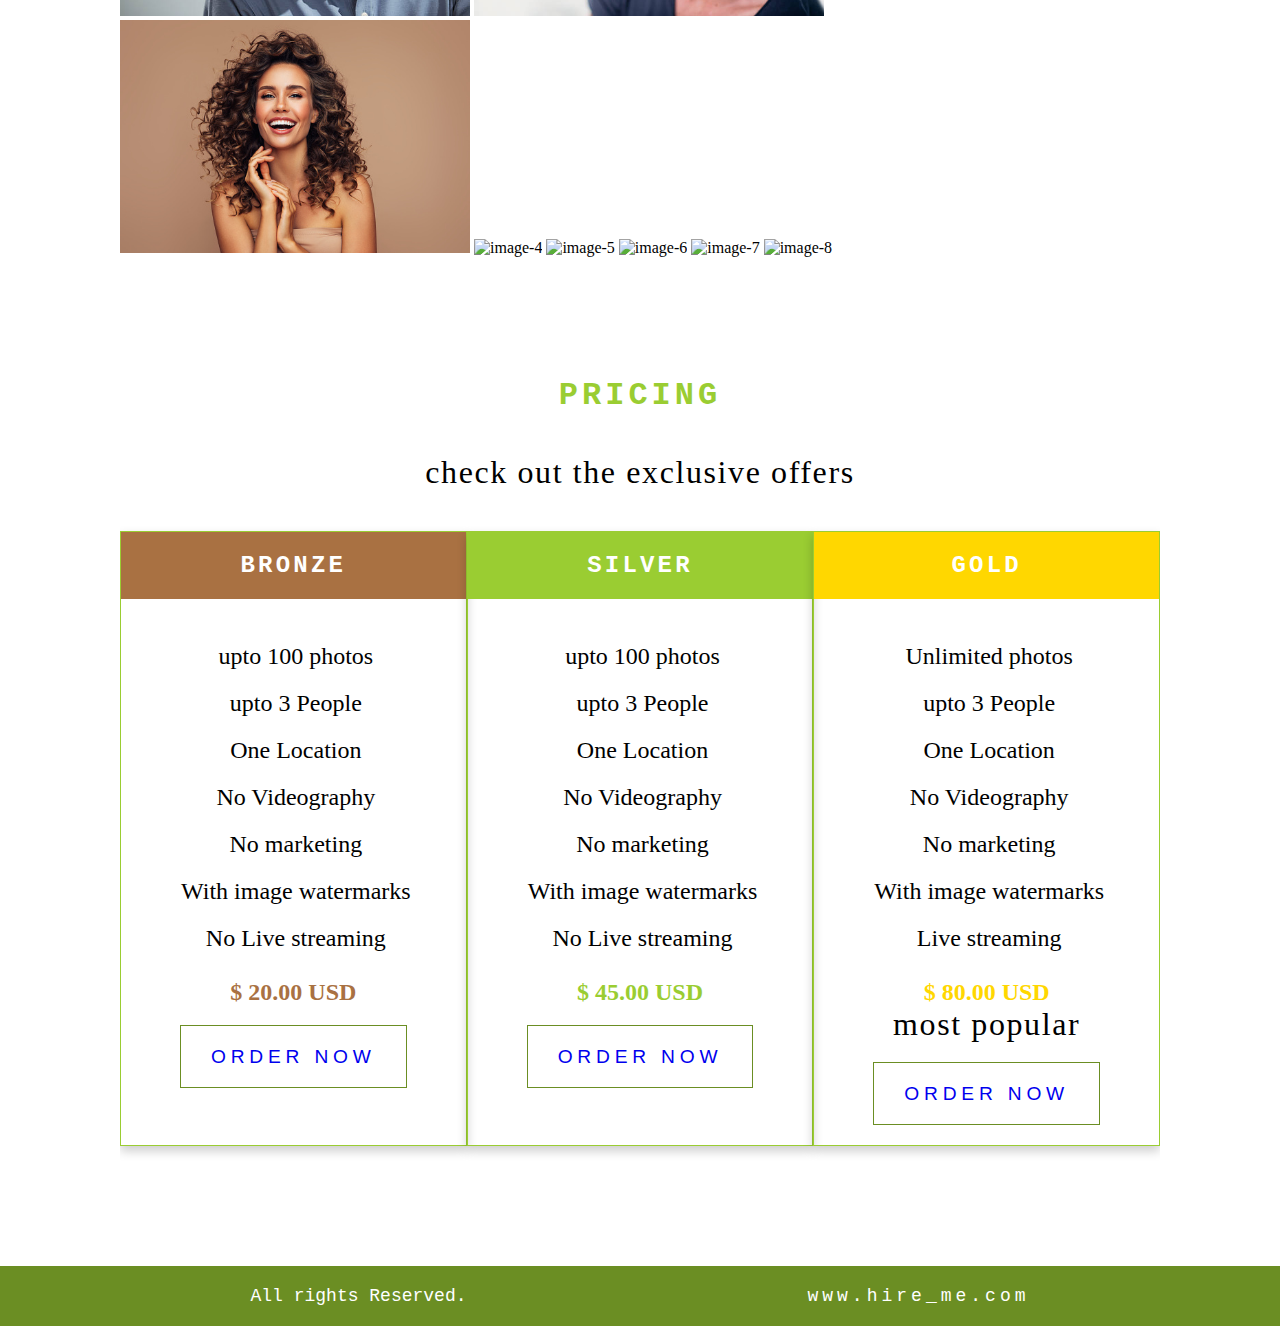
==== commit 78f20eda: "finish build" ====
--- a/index.html
+++ b/index.html
@@ -22,12 +22,11 @@
             </div>
             <div class="link-items">
                 <ul>
-                    <li><a href="#main_content">about</a></li>
+                    <li><a href="#">about</a></li>
                     <li><a href="#">services</a></li>
                     <li><a href="#">potfolio</a></li>
                     <li><a href="#">pricing</a></li>
                     <li><a href="#">contact</a></li>
-
                 </ul>
             </div>
             <div class="social">
@@ -45,7 +44,7 @@
             <p>We are! We ensure your smiles and satisifactions are taken care of.</p>
         </div>
         <div class="get-quote">
-            <button class="get-quote-btn">Get Quote</button>
+            <button class="get-quote-btn"><a href="./order.html">Get Quote</a></button>
         </div>
     </section>
     <!-- end banner-wrpper  -->
@@ -82,9 +81,9 @@
             <div class="more-service">
                 <ul>
                     <li>Sports</li>
-                    <li>Backyard</li>
-                    <li>Events</li>
-                    <li>Parties </li>
+                    <li>Garden</li>
+                    <li>Open space events</li>
+                    <li>So much more :)</li>
                 </ul>
             </div>
         </div>
@@ -116,6 +115,7 @@
         <!-- end image-load  -->
         <section class="pricing">
             <h1 id="place-order">pricing</h1>
+            <small>check out the exclusive offers</small>
             <div class="order-items">
                 <div class="order-item-1">
                     <h1 class="order-head" id="bronze">bronze</h1>
@@ -149,7 +149,7 @@
                         <p>No Live streaming</p>
                     </div>
                     <div class="price"><p>$ 20.00 usd</p></div>
-                    <button id="order-btn">order now</button>
+                    <button id="order-btn"><a href="./order.html">Order now</a></button>
                 </div>
                 <!-- end item - one  -->
                 <div class="order-item-1">
@@ -184,7 +184,7 @@
                         <p>No Live streaming</p>
                     </div>
                     <div class="price" id="price-silver"><p>$ 45.00 usd</p></div>
-                    <button id="order-btn">order now</button>
+                    <button id="order-btn"><a href="./order.html">Order now</a></button>
                 </div>
                 <!-- end-item -2  -->
                 <div class="order-item-1">
@@ -222,7 +222,7 @@
                         <p>$ 80.00 usd</p>
                         <small>most popular</small>
                     </div>
-                    <button id="order-btn">order now</button>
+                    <button id="order-btn"><a href="./order.html">Order now</a></button>
                 </div>
                 <!-- end item - 3  -->
             </div>
--- a/style.css
+++ b/style.css
@@ -98,7 +98,7 @@
     font-size: 2.5rem;
 }
 
-.get-quote-btn{
+.get-quote-btn a{
     margin: 20px 0px 80px 0px;
     padding: 20px 40px;
     border: none;
@@ -110,6 +110,8 @@
     font-size: 1.5rem;
     font-weight: 400;
     letter-spacing: .25rem;
+    list-style: none;
+    text-decoration: none;
 }
 
 /* SECTION MAIN-CONTENT-BODY-WRAPPER  */
@@ -264,6 +266,7 @@
 /* PRICING  */
 .pricing {
     padding: 40px 0px;
+    text-align: center;
 }
 
 #place-order {
@@ -272,7 +275,15 @@
     letter-spacing: .25rem;
     text-transform: uppercase;
     font-family: monospace;
-    color: var(--color-code-2);
+    color: var(--color-code-1);
+    align-items: center;
+    text-align: center;
+    padding: 40px 0px;
+}
+.pricing small {
+    text-transform: inherit;
+    font-size: 2rem;
+    font-weight: 300;
 }
 
 .order-items {
@@ -342,8 +353,8 @@
     text-transform: uppercase;
 }
 
-#order-btn {
-   padding: 20px 0px;
+#order-btn a{
+    padding: 20px 30px;
     align-items: center;
     text-align: center;
     width: 80%;
@@ -355,6 +366,7 @@
     border: 1px solid var(--color-code-2);
     margin-top: 40px;
     margin-bottom: 20px;
+    text-decoration: none;
 }
 #bronze {
     background-color: var(--color-bronze);
@@ -374,4 +386,68 @@
 }
 .web {
     letter-spacing: .25rem;
+}
+
+/* STYLE FORM  */
+.purchase {
+    background-image: url(./images/pfolio/lens.jpg);
+    background-size: cover;
+    background-repeat: no-repeat;
+    background-position: center;
+    justify-content: center;
+    text-align: center;
+    align-items: center;
+    padding: 150px;
+    /* display:flex; */
+
+}
+
+form {
+    display: block;
+    max-width: 650px;
+    height: auto;
+    margin-left: 380px;
+}
+
+textarea{
+    display:block;
+    width: 100%;
+    padding: 15px 0px;
+    margin: 10px 0px;
+    background-color: transparent;
+    border: 2px solid var(--defaut-text);
+    color: var(--defaut-text);
+    outline: none;
+}
+input {
+    display:block;
+    outline: none;
+    width: 100%;
+    padding: 15px 0px;
+    margin: 10px 0px;
+    background-color: transparent;
+    border: 2px solid var(--defaut-text);
+    color: var(--defaut-text);  
+}
+
+button {
+    background: none;
+    border: none;
+    margin-top: 40px;
+    margin-bottom: 40px;
+}
+
+input::placeholder {
+    font-size: 1rem;
+    font-family: monospace;
+    letter-spacing: .25rem;
+    color: white;
+    padding-left: 10px;
+}
+
+textarea::placeholder {
+    color: white;
+    padding-left: 10px;
+    font-size: 1rem;
+    font-family: monospace;
 }